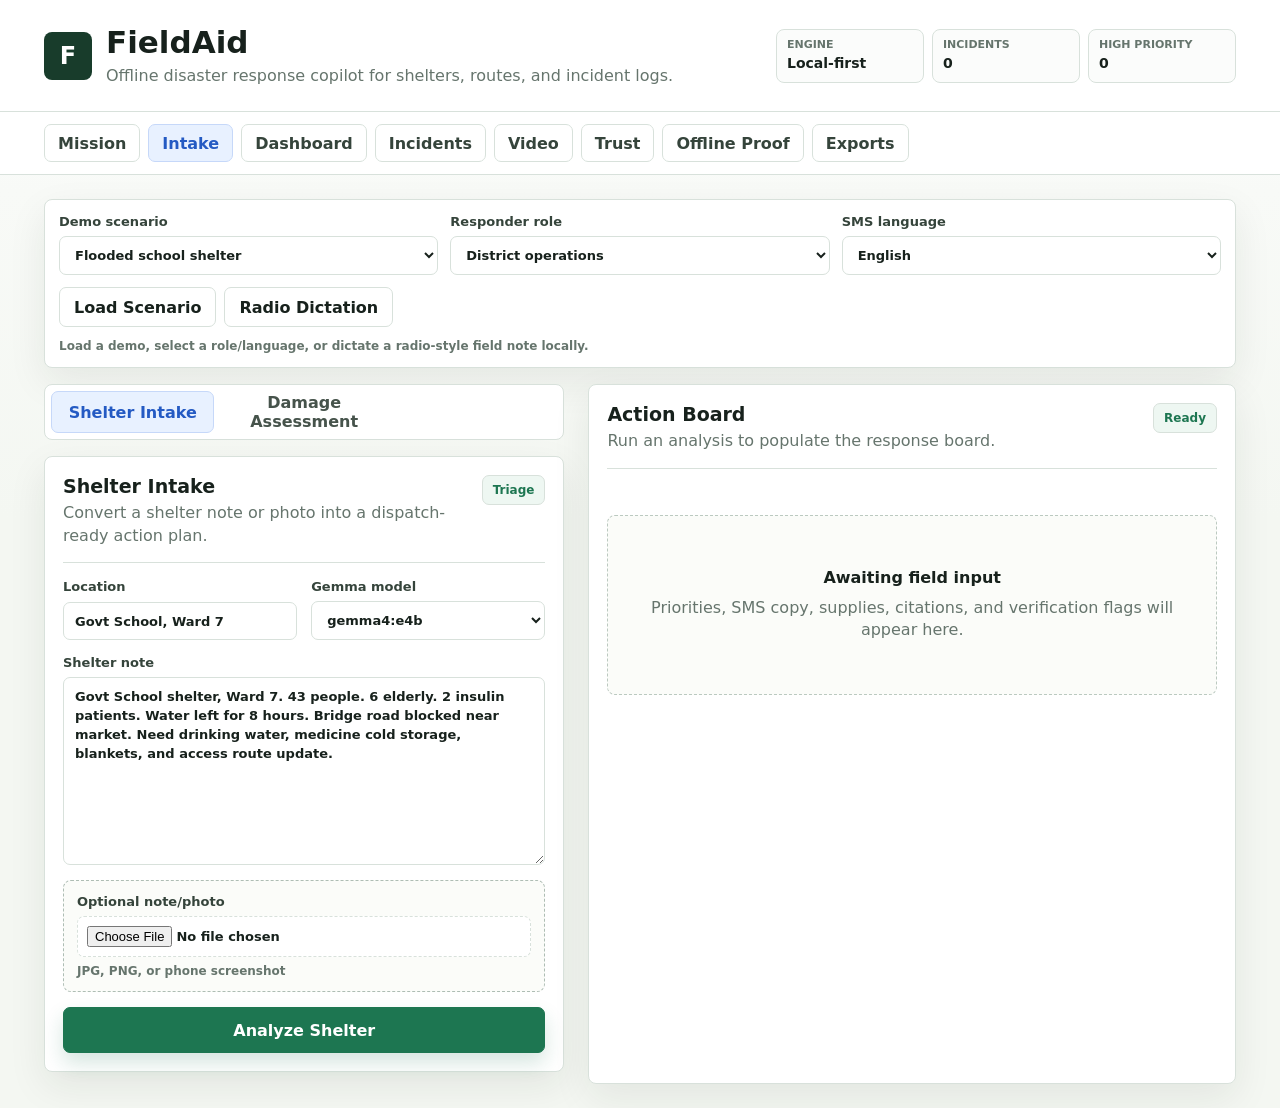
==== static/index.html @ 9d3a06d1 "Build FieldAid offline disaster response copilot - Add FastAPI backend with local Gemma/Ollama analy" ====
<!doctype html>
<html lang="en">
  <head>
    <meta charset="utf-8">
    <meta name="viewport" content="width=device-width, initial-scale=1">
    <title>FieldAid</title>
    <link rel="stylesheet" href="/static/styles.css">
  </head>
  <body>
    <header class="topbar">
      <div class="brand-block">
        <div class="brand-mark" aria-hidden="true">F</div>
        <div>
          <h1>FieldAid</h1>
          <p>Offline disaster response copilot for shelters, routes, and incident logs.</p>
        </div>
      </div>
      <div class="status-strip" aria-label="System status">
        <div class="status-card">
          <span>Engine</span>
          <strong id="engineStatus">Local-first</strong>
        </div>
        <div class="status-card">
          <span>Incidents</span>
          <strong id="incidentCount">0</strong>
        </div>
        <div class="status-card">
          <span>High priority</span>
          <strong id="highCount">0</strong>
        </div>
      </div>
    </header>

    <nav class="app-nav" aria-label="FieldAid pages">
      <a href="#mission" data-page-link="mission">Mission</a>
      <a href="#intake" data-page-link="intake">Intake</a>
      <a href="#dashboard" data-page-link="dashboard">Dashboard</a>
      <a href="#incidents" data-page-link="incidents">Incidents</a>
      <a href="#video" data-page-link="video">Video</a>
      <a href="#trust" data-page-link="trust">Trust</a>
      <a href="#offline" data-page-link="offline">Offline Proof</a>
      <a href="#exports" data-page-link="exports">Exports</a>
    </nav>

    <main>
      <section class="app-page" id="page-mission" data-page="mission">
        <section class="mission-hero">
          <div>
            <span class="scenario-label">3-minute demo path</span>
            <h2>Mission Mode: Network Down, Response Still Moving</h2>
            <p>Run one complete crisis story: shelter triage, video evidence, Gemma tool reasoning, trust verification, Discord/radio handoff, and offline export.</p>
          </div>
          <button class="primary" id="startMission" type="button">Start Guided Mission</button>
        </section>
        <section class="mission-grid">
          <article class="mission-step" data-mission-step="1">
            <strong>1</strong>
            <h3>Shelter Intake</h3>
            <p>Load the flooded school note with insulin patients, low water, and blocked access.</p>
            <button class="secondary" type="button" data-mission-action="intake">Open Intake</button>
          </article>
          <article class="mission-step" data-mission-step="2">
            <strong>2</strong>
            <h3>Video Evidence</h3>
            <p>Upload a fire, flood, road, or building clip. FieldAid samples frames and aggregates local classifier evidence.</p>
            <button class="secondary" type="button" data-mission-action="video">Open Video</button>
          </article>
          <article class="mission-step" data-mission-step="3">
            <strong>3</strong>
            <h3>Gemma Tools</h3>
            <p>Show retrieval, incident creation, supply request, handoff drafting, and verification flags.</p>
            <button class="secondary" type="button" data-mission-action="dashboard">Open Dashboard</button>
          </article>
          <article class="mission-step" data-mission-step="4">
            <strong>4</strong>
            <h3>Trust Gate</h3>
            <p>Ask a risky route question and show FieldAid refusing unsupported safety claims.</p>
            <button class="secondary" type="button" data-mission-action="trust">Open Trust</button>
          </article>
          <article class="mission-step" data-mission-step="5">
            <strong>5</strong>
            <h3>Handoff & Sync</h3>
            <p>Copy a Discord/radio draft, download a handoff packet, and export the offline sync queue.</p>
            <button class="secondary" type="button" data-mission-action="exports">Open Exports</button>
          </article>
          <article class="mission-step" data-mission-step="6">
            <strong>6</strong>
            <h3>Offline Proof</h3>
            <p>Show local Gemma, SQLite, local docs, local classifier, and no hosted inference dependency.</p>
            <button class="secondary" type="button" data-mission-action="offline">Open Proof</button>
          </article>
        </section>
      </section>

      <section class="app-page active" id="page-intake" data-page="intake">
        <section class="ops-panel" aria-label="Mission controls">
          <div class="control-grid">
            <label>
              Demo scenario
              <select id="demoScenario">
                <option value="flooded_school">Flooded school shelter</option>
                <option value="washed_road">Road washed out</option>
                <option value="clinic_meds">Clinic medication shortage</option>
                <option value="evac_route">Evacuation route blocked</option>
              </select>
            </label>
            <label>
              Responder role
              <select id="roleSelect">
                <option value="district operations">District operations</option>
                <option value="volunteer">Volunteer</option>
                <option value="shelter coordinator">Shelter coordinator</option>
              </select>
            </label>
            <label>
              SMS language
              <select id="languageSelect">
                <option value="English">English</option>
                <option value="Hindi">Hindi</option>
                <option value="Tamil">Tamil</option>
                <option value="Spanish">Spanish</option>
              </select>
            </label>
          </div>
          <div class="control-actions">
            <button class="secondary" id="loadScenario" type="button">Load Scenario</button>
            <button class="secondary" id="voiceButton" type="button">Radio Dictation</button>
          </div>
          <p id="voiceStatus" class="inline-note">Load a demo, select a role/language, or dictate a radio-style field note locally.</p>
        </section>

        <section class="shell">
          <section class="workspace">
            <nav class="tabs" aria-label="Workflows">
              <button class="tab active" data-tab="shelter">Shelter Intake</button>
              <button class="tab" data-tab="damage">Damage Assessment</button>
            </nav>

            <section class="panel active" id="panel-shelter">
              <div class="panel-heading">
                <div>
                  <h2>Shelter Intake</h2>
                  <p>Convert a shelter note or photo into a dispatch-ready action plan.</p>
                </div>
                <span class="scenario-label">Triage</span>
              </div>
              <form class="analysis-form" data-scenario="shelter">
                <div class="form-grid">
                  <label>
                    Location
                    <input name="location" value="Govt School, Ward 7">
                  </label>
                  <label>
                    Gemma model
                    <select name="model">
                      <option value="gemma4:e4b">gemma4:e4b</option>
                      <option value="fieldaid-gemma4:e4b">fieldaid-gemma4:e4b</option>
                      <option value="gemma4:26b">gemma4:26b</option>
                    </select>
                  </label>
                </div>
                <label>
                  Shelter note
                  <textarea name="note_text" rows="8">Govt School shelter, Ward 7. 43 people. 6 elderly. 2 insulin patients. Water left for 8 hours. Bridge road blocked near market. Need drinking water, medicine cold storage, blankets, and access route update.</textarea>
                </label>
                <label class="file-row">
                  <span>Optional note/photo</span>
                  <input name="image" type="file" accept="image/*">
                  <span class="file-hint">JPG, PNG, or phone screenshot</span>
                </label>
                <div class="local-preview hidden" data-file-preview></div>
                <button class="primary" type="submit">Analyze Shelter</button>
              </form>
            </section>

            <section class="panel" id="panel-damage">
              <div class="panel-heading">
                <div>
                  <h2>Damage Assessment</h2>
                  <p>Turn road, bridge, or access-route evidence into response priorities.</p>
                </div>
                <span class="scenario-label">Access</span>
              </div>
              <form class="analysis-form" data-scenario="damage">
                <div class="form-grid">
                  <label>
                    Location
                    <input name="location" value="Market bridge access road">
                  </label>
                  <label>
                    Gemma model
                    <select name="model">
                      <option value="gemma4:e4b">gemma4:e4b</option>
                      <option value="fieldaid-gemma4:e4b">fieldaid-gemma4:e4b</option>
                      <option value="gemma4:26b">gemma4:26b</option>
                    </select>
                  </label>
                </div>
                <label>
                  Field note
                  <textarea name="note_text" rows="8">Photo from volunteer near market bridge. Road appears blocked after flooding. Need route safety assessment and alternate access for water delivery.</textarea>
                </label>
                <label class="file-row">
                  <span>Before image</span>
                  <input name="before_image" type="file" accept="image/*">
                  <span class="file-hint">Optional comparison baseline</span>
                </label>
                <div class="local-preview hidden" data-file-preview></div>
                <label class="file-row">
                  <span>Damage image</span>
                  <input name="image" type="file" accept="image/*">
                  <span class="file-hint">Road, bridge, shelter, supply list, or map photo</span>
                </label>
                <div class="local-preview hidden" data-file-preview></div>
                <button class="primary" type="submit">Assess Damage</button>
              </form>
            </section>
          </section>

          <aside class="results" aria-live="polite">
            <div class="result-header">
              <div>
                <h2>Action Board</h2>
                <p id="resultMeta">Run an analysis to populate the response board.</p>
              </div>
              <span class="urgency" id="urgencyBadge">Ready</span>
            </div>
            <div id="resultContent" class="empty">
              <div class="empty-state">
                <strong>Awaiting field input</strong>
                <p>Priorities, SMS copy, supplies, citations, and verification flags will appear here.</p>
              </div>
            </div>
          </aside>
        </section>
      </section>

      <section class="app-page" id="page-dashboard" data-page="dashboard">
        <section class="page-heading">
          <div>
            <h2>Operations Dashboard</h2>
            <p>Aggregate urgent needs, route blockers, verification flags, and local sync status.</p>
          </div>
          <button class="secondary" id="refreshDashboard" type="button">Refresh</button>
        </section>
        <section class="dashboard-band" id="dashboardBand">
          <div class="dash-card">
            <span>Medical</span>
            <strong id="medicalNeedCount">0</strong>
          </div>
          <div class="dash-card">
            <span>Water</span>
            <strong id="waterNeedCount">0</strong>
          </div>
          <div class="dash-card">
            <span>Blocked Routes</span>
            <strong id="blockedRouteCount">0</strong>
          </div>
          <div class="dash-card">
            <span>Verification</span>
            <strong id="verificationFlagCount">0</strong>
          </div>
        </section>
        <section class="route-board">
          <div class="panel-heading">
            <div>
              <h2>Offline Route Board</h2>
              <p>Local schematic of blocked-route incidents for handoff and dispatch planning.</p>
            </div>
            <span class="scenario-label">Map</span>
          </div>
          <div id="routeBoard" class="route-grid"></div>
        </section>
      </section>

      <section class="app-page" id="page-incidents" data-page="incidents">
        <section class="panel active" id="panel-log">
          <div class="panel-heading">
            <div>
              <h2>Incident Log</h2>
              <p>Local records saved in SQLite for later sync, status updates, or handoff.</p>
            </div>
            <button class="secondary" id="refreshLog">Refresh</button>
          </div>
          <div class="incident-list" id="incidentList"></div>
        </section>
      </section>

      <section class="app-page" id="page-video" data-page="video">
        <section class="page-heading">
          <div>
            <h2>Video Scan</h2>
            <p>Sample frames from an uploaded clip, ask Gemma to identify the disaster, and create an incident from the observations.</p>
          </div>
          <span class="scenario-label">YOLO</span>
        </section>
        <section class="video-layout">
          <section class="panel active">
            <div class="panel-heading">
              <div>
                <h2>Upload Clip</h2>
                <p>Use short MP4/MOV clips for reliable local Gemma frame analysis.</p>
              </div>
              <span class="scenario-label">Frames</span>
            </div>
            <form id="videoScanForm" class="analysis-form">
              <div class="form-grid">
                <label>
                  Location
                  <input name="location" value="Creek road washout">
                </label>
                <label>
                  Sample interval
                  <select name="sample_interval_seconds">
                    <option value="1">Every 1 second</option>
                    <option value="2" selected>Every 2 seconds</option>
                    <option value="5">Every 5 seconds</option>
                  </select>
                </label>
              </div>
              <label>
                Gemma model for incident
                <select name="model">
                  <option value="gemma4:e4b">gemma4:e4b</option>
                  <option value="fieldaid-gemma4:e4b">fieldaid-gemma4:e4b</option>
                  <option value="gemma4:26b">gemma4:26b</option>
                </select>
              </label>
              <label class="file-row">
                <span>Video file</span>
                <input name="video" type="file" accept="video/*">
                <span class="file-hint">MP4, MOV, AVI, MKV, or WEBM</span>
              </label>
              <div class="local-preview hidden" id="videoPreview"></div>
              <button class="primary" type="submit">Run Video Scan</button>
            </form>
          </section>
          <section class="results video-results">
            <div class="result-header">
              <div>
                <h2>Scan Results</h2>
                <p id="videoScanMeta">Upload a video to sample frames and create an incident.</p>
              </div>
              <span class="urgency" id="videoModelSource">Ready</span>
            </div>
            <div id="videoScanResults" class="empty">
              <div class="empty-state">
                <strong>No video scanned yet</strong>
              <p>Disaster identification, annotated frames, supporting detections, and created incident details will appear here.</p>
              </div>
            </div>
          </section>
        </section>
      </section>

      <section class="app-page" id="page-trust" data-page="trust">
        <section class="grounding-card">
          <div class="panel-heading">
            <div>
              <h2>Grounding Challenge</h2>
              <p>Ask a risky field question and verify the answer stays cited and cautious.</p>
            </div>
            <span class="scenario-label">Trust</span>
          </div>
          <textarea id="groundingQuestion" rows="4">Can we send civilians across this damaged bridge if it looks mostly intact?</textarea>
          <div class="form-grid">
            <label>
              Gemma model
              <select id="groundingModel">
                <option value="gemma4:e4b">gemma4:e4b</option>
                <option value="fieldaid-gemma4:e4b">fieldaid-gemma4:e4b</option>
                <option value="gemma4:26b">gemma4:26b</option>
              </select>
            </label>
            <label>
              Discord destination
              <input id="discordDestination" placeholder="Discord DM/channel URL or numeric user/channel ID">
            </label>
            <label class="file-row">
              <span>Status photo</span>
              <input id="groundingImage" name="image" type="file" accept="image/*">
              <span class="file-hint">Optional photo for Gemma scene inspection</span>
            </label>
          </div>
          <p class="inline-note">FieldAid creates a local outbox record, copies the draft, and opens Discord. It never sends the message automatically.</p>
          <div class="local-preview hidden" id="groundingPreview"></div>
          <button class="primary" id="groundingButton" type="button">Check Grounding</button>
          <div id="groundingResult" class="grounding-result"></div>
        </section>
      </section>

      <section class="app-page" id="page-offline" data-page="offline">
        <section class="page-heading">
          <div>
            <h2>Offline Proof</h2>
            <p>Everything needed for the demo runs locally after setup: Gemma through Ollama, SQLite records, bundled guidance, and the MEDIC image classifier.</p>
          </div>
          <button class="secondary" id="refreshOfflineProof" type="button">Refresh</button>
        </section>
        <section class="offline-grid" id="offlineProofGrid">
          <article class="proof-card">
            <span>Gemma Runtime</span>
            <strong>Ollama local</strong>
            <p>Configured model path: gemma4:e4b with fieldaid-gemma4:e4b optional adapter route.</p>
          </article>
          <article class="proof-card">
            <span>Visual Model</span>
            <strong>MEDIC classifier</strong>
            <p>Local MobileNetV3 model trained on QCRI/MEDIC disaster images.</p>
          </article>
          <article class="proof-card">
            <span>Storage</span>
            <strong>SQLite + uploads</strong>
            <p>Incidents, outbox drafts, and sync queue stay on this machine.</p>
          </article>
          <article class="proof-card">
            <span>Grounding</span>
            <strong>Bundled RAG</strong>
            <p>Emergency guidance snippets are retrieved from local project files.</p>
          </article>
        </section>
        <section class="trace-library">
          <h2>Gemma Tool Trace Library</h2>
          <div class="trace-row">
            <span>retrieve_guidance</span>
            <span>create_incident_report</span>
            <span>create_supply_request</span>
            <span>generate_sms_update</span>
            <span>create_discord_handoff</span>
            <span>export_offline_sync_packet</span>
          </div>
        </section>
      </section>

      <section class="app-page" id="page-exports" data-page="exports">
        <section class="export-grid">
          <article class="export-card">
            <h2>Sync Later Queue</h2>
            <p>Queued SQLite records for later upload or archive after the network returns.</p>
            <div class="control-actions">
              <button class="primary" id="exportSync" type="button">Export Queued Sync</button>
              <button class="secondary" id="markSyncExported" type="button">Mark Exported</button>
              <button class="secondary" id="refreshQueues" type="button">Refresh Queues</button>
            </div>
            <div id="syncQueueList" class="queue-list"></div>
          </article>
          <article class="export-card">
            <h2>Outbound Handoff Outbox</h2>
            <p>Discord handoffs are tracked as local drafts with copied/opened/manual-send status.</p>
            <div id="outboxList" class="queue-list"></div>
          </article>
          <article class="export-card">
            <h2>Handoff Packets</h2>
            <p>Open the Incident Log and use each report's packet button for printable/plain-text handoff.</p>
            <a class="link-button" href="#incidents">Go to Incident Log</a>
          </article>
        </section>
      </section>
    </main>

    <script src="/static/app.js"></script>
  </body>
</html>
---- static/styles.css ----
:root {
  color-scheme: light;
  --ink: #17211c;
  --muted: #66756d;
  --soft: #eef3ef;
  --line: #d8e1db;
  --paper: #f4f7f2;
  --panel: #ffffff;
  --green: #1d7651;
  --teal: #0b6972;
  --amber: #a96300;
  --red: #b42318;
  --blue: #245ac3;
  --shadow: 0 14px 38px rgba(23, 33, 28, 0.08);
  font-family: Inter, ui-sans-serif, system-ui, -apple-system, BlinkMacSystemFont, "Segoe UI", sans-serif;
}

* {
  box-sizing: border-box;
}

body {
  margin: 0;
  color: var(--ink);
  background:
    linear-gradient(180deg, #ffffff 0, #f8faf7 190px, var(--paper) 520px);
}

h1,
h2,
h3,
p {
  margin: 0;
}

h1 {
  font-size: 31px;
  letter-spacing: 0;
}

h2 {
  font-size: 19px;
  letter-spacing: 0;
}

h3 {
  font-size: 14px;
  letter-spacing: 0;
}

.topbar {
  display: flex;
  justify-content: space-between;
  gap: 26px;
  align-items: center;
  padding: 24px clamp(18px, 4vw, 44px);
  border-bottom: 1px solid var(--line);
  background: rgba(255, 255, 255, 0.92);
  backdrop-filter: blur(10px);
  position: sticky;
  top: 0;
  z-index: 10;
}

.app-nav {
  display: flex;
  gap: 8px;
  padding: 12px clamp(18px, 4vw, 44px);
  border-bottom: 1px solid var(--line);
  background: rgba(255, 255, 255, 0.88);
  position: sticky;
  top: 97px;
  z-index: 9;
  overflow-x: auto;
}

.app-nav a,
.link-button {
  display: inline-flex;
  align-items: center;
  justify-content: center;
  min-height: 38px;
  padding: 8px 13px;
  border: 1px solid var(--line);
  border-radius: 7px;
  background: #ffffff;
  color: #35443b;
  font-weight: 800;
  text-decoration: none;
  white-space: nowrap;
}

.app-nav a.active,
.link-button:hover {
  background: #e8f1ff;
  border-color: #c6d8f9;
  color: var(--blue);
}

.app-page {
  display: none;
  padding: 24px clamp(18px, 4vw, 44px);
}

.app-page.active {
  display: block;
}

.page-heading {
  display: flex;
  align-items: flex-start;
  justify-content: space-between;
  gap: 16px;
  margin-bottom: 16px;
  padding: 18px;
  border: 1px solid var(--line);
  border-radius: 8px;
  background: var(--panel);
  box-shadow: var(--shadow);
}

.mission-hero {
  display: flex;
  justify-content: space-between;
  align-items: flex-start;
  gap: 18px;
  padding: 22px;
  margin-bottom: 16px;
  border: 1px solid var(--line);
  border-radius: 8px;
  background: #ffffff;
  box-shadow: var(--shadow);
}

.mission-hero h2 {
  margin-top: 10px;
  font-size: 28px;
}

.mission-hero p {
  max-width: 760px;
  margin-top: 8px;
  color: var(--muted);
  line-height: 1.5;
}

.mission-grid,
.offline-grid {
  display: grid;
  grid-template-columns: repeat(3, minmax(0, 1fr));
  gap: 14px;
}

.mission-step,
.proof-card,
.trace-library {
  padding: 16px;
  border: 1px solid var(--line);
  border-radius: 8px;
  background: #ffffff;
  box-shadow: var(--shadow);
}

.mission-step > strong {
  display: grid;
  place-items: center;
  width: 34px;
  height: 34px;
  margin-bottom: 12px;
  border-radius: 8px;
  background: #e8f1ff;
  color: var(--blue);
}

.mission-step p,
.proof-card p {
  margin: 7px 0 14px;
  color: var(--muted);
  line-height: 1.45;
}

.proof-card span {
  display: block;
  margin-bottom: 6px;
  color: var(--muted);
  font-size: 11px;
  font-weight: 800;
  text-transform: uppercase;
}

.trace-library {
  margin-top: 14px;
}

.trace-library h2 {
  margin-bottom: 12px;
}

.brand-block {
  display: flex;
  align-items: center;
  gap: 14px;
  min-width: 0;
}

.brand-mark {
  display: grid;
  place-items: center;
  width: 48px;
  height: 48px;
  border-radius: 8px;
  background: #183c2b;
  color: #ffffff;
  font-weight: 800;
  font-size: 24px;
  flex: 0 0 auto;
}

.topbar p,
.panel-heading p,
.result-header p,
.empty-state p {
  margin-top: 5px;
  color: var(--muted);
  line-height: 1.4;
}

.status-strip {
  display: grid;
  grid-template-columns: repeat(3, minmax(102px, 1fr));
  gap: 8px;
  min-width: min(460px, 45vw);
}

.status-card {
  min-height: 54px;
  padding: 8px 10px;
  border: 1px solid var(--line);
  border-radius: 8px;
  background: #fbfcfb;
}

.status-card span {
  display: block;
  color: var(--muted);
  font-size: 11px;
  font-weight: 800;
  text-transform: uppercase;
}

.status-card strong {
  display: block;
  margin-top: 4px;
  color: var(--ink);
  font-size: 14px;
  white-space: nowrap;
  overflow: hidden;
  text-overflow: ellipsis;
}

.shell {
  display: grid;
  grid-template-columns: minmax(340px, 0.9fr) minmax(410px, 1.12fr);
  gap: 24px;
  padding: 0;
}

.video-layout {
  display: grid;
  grid-template-columns: minmax(340px, 0.75fr) minmax(420px, 1.25fr);
  gap: 24px;
}

.ops-panel,
.dashboard-band,
.command-deck > section,
.route-board,
.grounding-card {
  background: var(--panel);
  border: 1px solid var(--line);
  border-radius: 8px;
  box-shadow: var(--shadow);
}

.ops-panel {
  display: grid;
  gap: 12px;
  padding: 14px;
  margin-bottom: 16px;
}

.control-grid {
  display: grid;
  grid-template-columns: repeat(3, minmax(0, 1fr));
  gap: 12px;
}

.control-actions {
  display: flex;
  flex-wrap: wrap;
  gap: 8px;
}

.inline-note {
  color: var(--muted);
  font-size: 12px;
  font-weight: 700;
}

.dashboard-band {
  display: grid;
  grid-template-columns: repeat(4, minmax(0, 1fr));
  gap: 8px;
  padding: 10px;
  margin-bottom: 16px;
}

.dash-card {
  padding: 10px;
  border-radius: 7px;
  background: #f8faf8;
  border: 1px solid var(--line);
}

.dash-card span {
  display: block;
  color: var(--muted);
  font-size: 11px;
  font-weight: 800;
  text-transform: uppercase;
}

.dash-card strong {
  display: block;
  margin-top: 4px;
  font-size: 22px;
}

.workspace,
.results {
  min-width: 0;
}

.tabs {
  display: grid;
  grid-template-columns: repeat(3, minmax(0, 1fr));
  gap: 8px;
  padding: 6px;
  margin-bottom: 16px;
  border: 1px solid var(--line);
  border-radius: 8px;
  background: #ffffff;
}

button,
input,
select,
textarea {
  font: inherit;
}

button {
  min-height: 40px;
  border: 1px solid var(--line);
  border-radius: 7px;
  background: #ffffff;
  color: var(--ink);
  cursor: pointer;
  font-weight: 800;
}

button:hover {
  border-color: #9fb0a7;
}

button:disabled {
  cursor: progress;
  opacity: 0.72;
}

.tab {
  border-color: transparent;
  background: transparent;
  color: #46534b;
}

.tab.active {
  background: #e8f1ff;
  border-color: #c6d8f9;
  color: var(--blue);
}

.panel,
.results {
  background: var(--panel);
  border: 1px solid var(--line);
  border-radius: 8px;
  box-shadow: var(--shadow);
}

.panel {
  display: none;
  padding: 18px;
}

.panel.active {
  display: block;
}

.panel-heading,
.result-header {
  display: flex;
  justify-content: space-between;
  gap: 16px;
  align-items: flex-start;
  padding-bottom: 15px;
  margin-bottom: 16px;
  border-bottom: 1px solid var(--line);
}

.scenario-label,
.urgency,
.chip,
.meta-chip {
  display: inline-flex;
  align-items: center;
  min-height: 30px;
  padding: 5px 10px;
  border: 1px solid var(--line);
  border-radius: 7px;
  background: #eef7f2;
  color: var(--green);
  font-weight: 800;
  font-size: 12px;
  white-space: nowrap;
}

.analysis-form {
  display: grid;
  gap: 15px;
}

.form-grid {
  display: grid;
  grid-template-columns: repeat(2, minmax(0, 1fr));
  gap: 14px;
}

label {
  display: grid;
  gap: 7px;
  color: #35443b;
  font-size: 13px;
  font-weight: 800;
}

input,
select,
textarea {
  width: 100%;
  border: 1px solid var(--line);
  border-radius: 7px;
  padding: 10px 11px;
  color: var(--ink);
  background: #ffffff;
}

input:focus,
select:focus,
textarea:focus {
  outline: 3px solid #d7e9ff;
  border-color: #8db9f3;
}

textarea {
  min-height: 188px;
  resize: vertical;
  line-height: 1.45;
}

.file-row {
  padding: 13px;
  border: 1px dashed #aebdb4;
  border-radius: 8px;
  background: #fbfcf9;
}

.file-row input {
  padding: 9px;
  border-style: dashed;
}

.file-hint {
  color: var(--muted);
  font-size: 12px;
  font-weight: 700;
}

.local-preview {
  display: grid;
  grid-template-columns: 92px 1fr;
  gap: 12px;
  align-items: center;
  padding: 10px;
  border: 1px solid var(--line);
  border-radius: 8px;
  background: #f9fbf8;
}

.local-preview img {
  width: 92px;
  height: 68px;
  object-fit: cover;
  border-radius: 6px;
  border: 1px solid var(--line);
}

.local-preview video {
  width: 92px;
  height: 68px;
  object-fit: cover;
  border-radius: 6px;
  border: 1px solid var(--line);
}

.local-preview strong,
.local-preview span {
  display: block;
}

.local-preview span {
  margin-top: 3px;
  color: var(--muted);
  font-size: 12px;
}

.hidden {
  display: none;
}

.primary {
  min-height: 46px;
  background: var(--green);
  border-color: var(--green);
  color: #ffffff;
  box-shadow: 0 10px 20px rgba(29, 118, 81, 0.18);
}

.secondary,
.copy-button {
  padding-inline: 14px;
}

.results {
  min-height: 700px;
  padding: 18px;
  position: sticky;
  top: 102px;
  align-self: start;
}

.empty {
  padding: 30px 0;
}

.empty-state {
  display: grid;
  gap: 5px;
  min-height: 180px;
  place-content: center;
  text-align: center;
  border: 1px dashed #bbc9c0;
  border-radius: 8px;
  background: #fbfcf9;
  padding: 24px;
}

.section {
  padding: 16px 0;
  border-bottom: 1px solid var(--line);
}

.section:last-child {
  border-bottom: 0;
}

.section h3 {
  margin-bottom: 10px;
}

.result-meta-grid {
  display: grid;
  grid-template-columns: repeat(3, minmax(0, 1fr));
  gap: 8px;
}

.meta-chip {
  justify-content: center;
  background: #f6f8fb;
  color: #37465a;
}

.action-list,
.citation-list,
.incident-list,
.supply-grid,
.trust-grid {
  display: grid;
  gap: 10px;
}

.action,
.citation,
.incident,
.supply-card,
.trust-card {
  border: 1px solid var(--line);
  border-radius: 8px;
  padding: 12px;
  background: #fbfcf9;
}

.action {
  border-left: 5px solid var(--line);
}

.action.high,
.action.critical {
  border-left-color: var(--red);
}

.action.medium {
  border-left-color: var(--amber);
}

.action.low {
  border-left-color: var(--teal);
}

.action-top,
.incident-top,
.sms-top {
  display: flex;
  justify-content: space-between;
  gap: 12px;
  align-items: flex-start;
}

.action p,
.citation p,
.incident p,
.supply-card p,
.trust-card li,
.trust-card p {
  color: #3f4c44;
  line-height: 1.45;
}

.action p + p,
.incident p + p,
.citation p + p {
  margin-top: 5px;
}

ul {
  margin: 0;
  padding-left: 20px;
}

.sms {
  padding: 12px;
  border-radius: 8px;
  background: #eef7f2;
  border: 1px solid #b7dac8;
  line-height: 1.5;
}

.sms.localized {
  margin-top: 8px;
  background: #eef4ff;
  border-color: #bed3fb;
}

.trace-row {
  display: flex;
  flex-wrap: wrap;
  gap: 7px;
}

.trace-row span {
  display: inline-flex;
  align-items: center;
  min-height: 28px;
  padding: 5px 9px;
  border-radius: 999px;
  background: #edf3ef;
  border: 1px solid var(--line);
  color: #314139;
  font-size: 12px;
  font-weight: 800;
}

.timeline {
  display: grid;
  gap: 8px;
}

.timeline-event {
  border-left: 3px solid var(--green);
  padding-left: 10px;
}

.timeline-event p {
  color: var(--muted);
  margin-top: 2px;
}

.timeline.compact {
  gap: 5px;
  font-size: 12px;
}

.copy-button {
  min-height: 34px;
  font-size: 12px;
}

.upload-preview {
  display: block;
  width: 100%;
  max-height: 300px;
  object-fit: cover;
  border: 1px solid var(--line);
  border-radius: 8px;
  margin-bottom: 10px;
  background: #f0f3ef;
}

.incident {
  display: grid;
  gap: 8px;
}

.incident-thumb {
  display: block;
  width: 100%;
  max-height: 150px;
  object-fit: cover;
  border: 1px solid var(--line);
  border-radius: 6px;
  background: #f0f3ef;
}

.incident-meta {
  display: flex;
  flex-wrap: wrap;
  gap: 8px;
  color: var(--muted);
  font-size: 12px;
  font-weight: 700;
}

.incident-actions {
  display: flex;
  flex-wrap: wrap;
  gap: 7px;
}

.mini {
  min-height: 30px;
  padding-inline: 9px;
  font-size: 12px;
}

.command-deck {
  display: grid;
  grid-template-columns: minmax(320px, 1fr) minmax(320px, 1fr);
  gap: 24px;
  padding: 0 clamp(18px, 4vw, 44px) 28px;
}

.command-deck > section {
  padding: 18px;
}

.route-board,
.grounding-card {
  padding: 18px;
}

.export-grid {
  display: grid;
  grid-template-columns: repeat(3, minmax(0, 1fr));
  gap: 18px;
}

.export-card {
  display: grid;
  gap: 12px;
  align-content: start;
  padding: 18px;
  border: 1px solid var(--line);
  border-radius: 8px;
  background: var(--panel);
  box-shadow: var(--shadow);
}

.export-card p,
.page-heading p {
  color: var(--muted);
  line-height: 1.45;
}

.queue-list {
  display: grid;
  gap: 10px;
  max-height: 390px;
  overflow: auto;
}

.queue-item {
  display: flex;
  align-items: flex-start;
  justify-content: space-between;
  gap: 12px;
  padding: 12px;
  border: 1px solid var(--line);
  border-radius: 8px;
  background: #fbfcf9;
}

.queue-item strong,
.queue-item span {
  display: block;
}

.queue-item p {
  margin: 8px 0 0;
  color: var(--ink);
  font-size: 12px;
  line-height: 1.35;
}

.status-pill {
  flex: 0 0 auto;
  padding: 5px 8px;
  border: 1px solid var(--line);
  border-radius: 999px;
  background: #eef3ef;
  color: #35443b;
  font-size: 11px;
  font-weight: 900;
  text-transform: uppercase;
}

.status-pill.queued,
.status-pill.drafted {
  background: #fff7e6;
  border-color: #ffd591;
  color: #8a5a00;
}

.status-pill.exported,
.status-pill.opened,
.status-pill.copied {
  background: #e9f7f8;
  border-color: #b7dfe2;
  color: #14656b;
}

.route-grid {
  display: grid;
  grid-template-columns: repeat(2, minmax(0, 1fr));
  gap: 10px;
}

.route-node {
  border: 1px solid var(--line);
  border-left: 5px solid var(--amber);
  border-radius: 8px;
  padding: 12px;
  background: #fbfcf9;
}

.route-node.high,
.route-node.critical {
  border-left-color: var(--red);
}

.route-node span {
  display: block;
  margin-top: 5px;
  color: var(--muted);
  font-size: 12px;
  font-weight: 800;
}

.frame-gallery {
  display: grid;
  grid-template-columns: repeat(2, minmax(0, 1fr));
  gap: 10px;
}

.frame-gallery figure {
  margin: 0;
  border: 1px solid var(--line);
  border-radius: 8px;
  background: #fbfcf9;
  overflow: hidden;
}

.frame-gallery img {
  display: block;
  width: 100%;
  aspect-ratio: 16 / 10;
  object-fit: cover;
  background: #f0f3ef;
}

.frame-gallery figcaption {
  padding: 8px;
  color: var(--muted);
  font-size: 12px;
  font-weight: 700;
}

.detection-table {
  display: grid;
  grid-template-columns: 0.7fr 1fr 0.7fr;
  border: 1px solid var(--line);
  border-radius: 8px;
  overflow: hidden;
}

.detection-table div {
  padding: 8px 10px;
  border-bottom: 1px solid var(--line);
  background: #ffffff;
}

.detection-table .table-head {
  background: #eef3ef;
  color: #35443b;
  font-weight: 800;
}

.grounding-card textarea {
  margin-bottom: 10px;
}

.grounding-result {
  margin-top: 12px;
}

.classifier-panel {
  display: grid;
  gap: 12px;
  padding: 12px;
  border: 1px solid var(--border);
  border-radius: 8px;
  background: #f8fbf9;
}

.classifier-panel.unavailable {
  background: #fff7e6;
}

.classifier-panel strong,
.classifier-panel span {
  display: block;
}

.classifier-panel span {
  margin-top: 3px;
  color: var(--muted);
  font-size: 0.9rem;
}

.mini-table {
  width: 100%;
  border-collapse: collapse;
  font-size: 0.92rem;
}

.mini-table th,
.mini-table td {
  padding: 8px 6px;
  border-bottom: 1px solid var(--border);
  text-align: left;
}

.split-tables {
  display: grid;
  grid-template-columns: minmax(0, 0.75fr) minmax(0, 1.25fr);
  gap: 12px;
}

.critical,
.high {
  color: var(--red);
  background: #fff1f0;
  border-color: #ffccc7;
}

.medium {
  color: var(--amber);
  background: #fff7e6;
  border-color: #ffd591;
}

.low {
  color: var(--teal);
  background: #e9f7f8;
  border-color: #b7dfe2;
}

@media (max-width: 1080px) {
  .shell,
  .video-layout,
  .mission-grid,
  .offline-grid,
  .split-tables {
    grid-template-columns: 1fr;
  }

  .results {
    min-height: auto;
    position: static;
  }
}

@media (max-width: 760px) {
  .topbar {
    align-items: stretch;
    flex-direction: column;
  }

  .status-strip {
    min-width: 0;
    width: 100%;
  }

  .app-nav {
    top: 183px;
  }
}

@media (max-width: 640px) {
  .panel-heading,
  .result-header,
  .action-top,
  .incident-top,
  .sms-top {
    flex-direction: column;
  }

  .page-heading {
    flex-direction: column;
  }

  .tabs,
  .form-grid,
  .result-meta-grid,
  .control-grid,
  .dashboard-band,
  .command-deck,
  .route-grid,
  .export-grid {
    grid-template-columns: 1fr;
  }

  .local-preview {
    grid-template-columns: 1fr;
  }

  .local-preview img {
    width: 100%;
    height: 160px;
  }

  .local-preview video {
    width: 100%;
    height: 160px;
  }

  .frame-gallery,
  .detection-table {
    grid-template-columns: 1fr;
  }
}
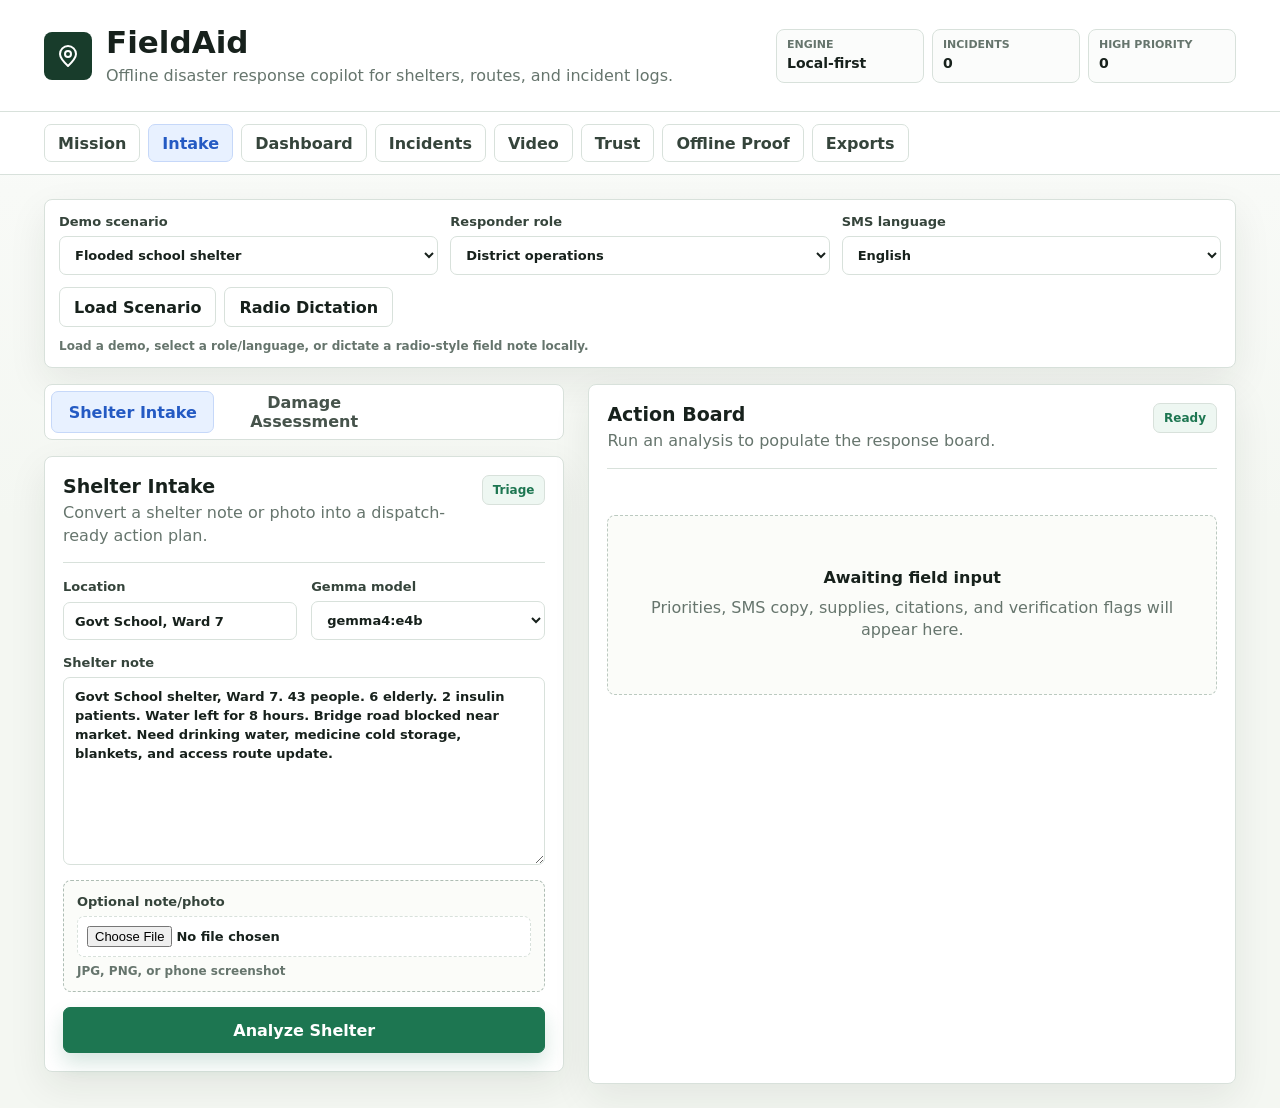
==== commit 050d01be: "Replace F logo with location pin icon" ====
--- a/static/index.html
+++ b/static/index.html
@@ -9,7 +9,7 @@
   <body>
     <header class="topbar">
       <div class="brand-block">
-        <div class="brand-mark" aria-hidden="true">F</div>
+        <svg class="brand-mark" viewBox="0 0 24 24" fill="none" stroke="currentColor" stroke-width="2" stroke-linecap="round" stroke-linejoin="round" aria-hidden="true"><path d="M20 10c0 4.418-8 12-8 12s-8-7.582-8-12a8 8 0 1 1 16 0z"/><circle cx="12" cy="10" r="3"/></svg>
         <div>
           <h1>FieldAid</h1>
           <p>Offline disaster response copilot for shelters, routes, and incident logs.</p>
--- a/static/styles.css
+++ b/static/styles.css
@@ -204,15 +204,12 @@
 }
 
 .brand-mark {
-  display: grid;
-  place-items: center;
   width: 48px;
   height: 48px;
+  padding: 12px;
   border-radius: 8px;
   background: #183c2b;
   color: #ffffff;
-  font-weight: 800;
-  font-size: 24px;
   flex: 0 0 auto;
 }
 
